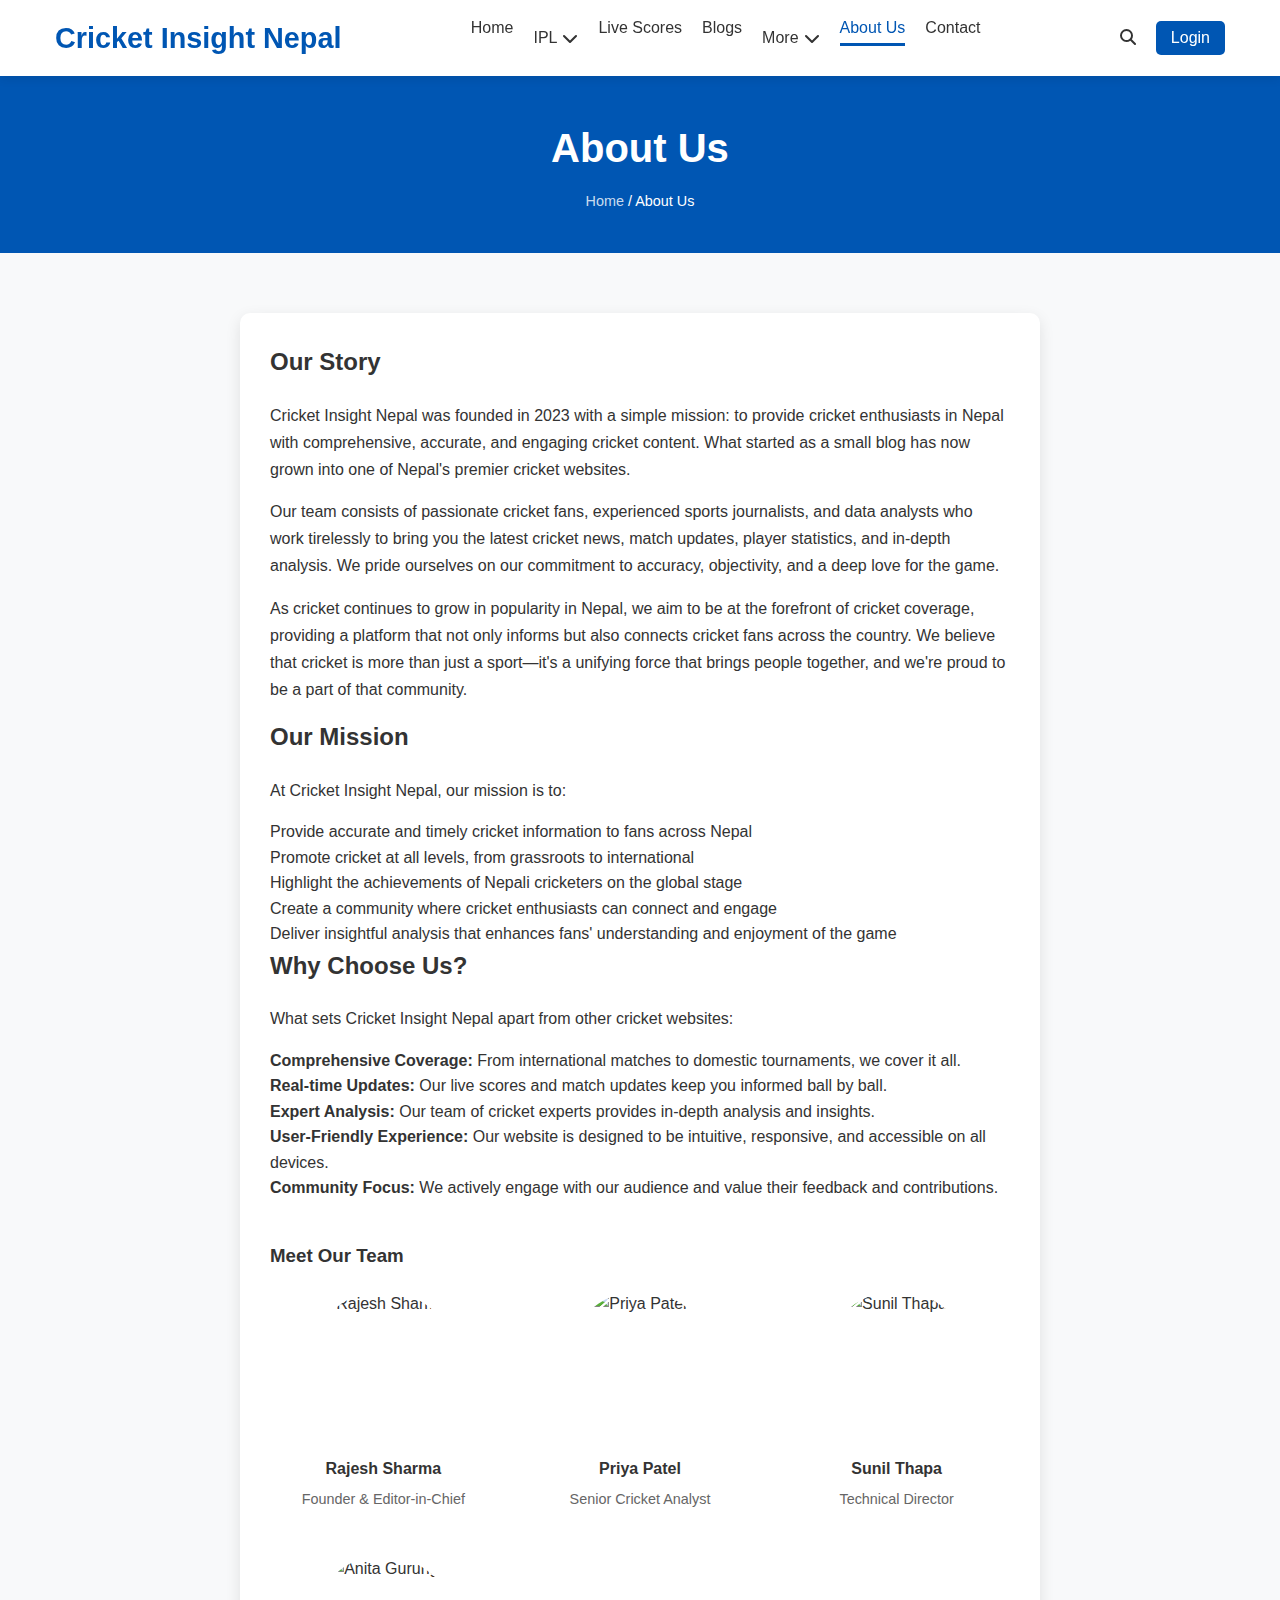
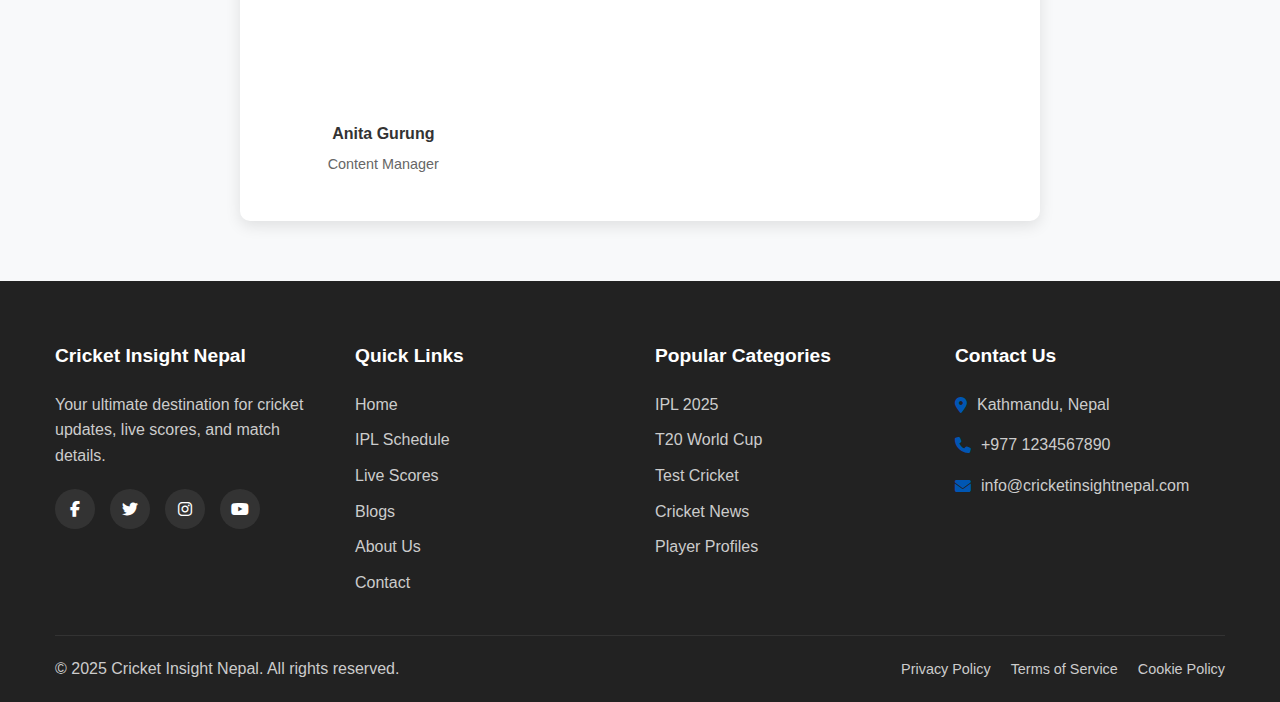
==== about.html @ 2afe8643 "Add files via upload" ====
<!DOCTYPE html>
<html lang="en">
<head>
    <meta charset="UTF-8">
    <meta name="viewport" content="width=device-width, initial-scale=1.0">
    <title>About Us - Cricket Insight Nepal</title>
    <link rel="stylesheet" href="styles.css">
    <link rel="stylesheet" href="https://cdnjs.cloudflare.com/ajax/libs/font-awesome/6.4.0/css/all.min.css">
</head>
<body>
    <header>
        <div class="container">
            <div class="logo">
                <h1>Cricket Insight Nepal</h1>
            </div>
            <nav>
                <ul class="main-nav">
                    <li><a href="index.html">Home</a></li>
                    <li class="dropdown">
                        <a href="#" class="dropdown-toggle">IPL <i class="fas fa-chevron-down"></i></a>
                        <ul class="dropdown-menu">
                            <li><a href="index.html#schedule">Schedule</a></li>
                            <li><a href="teams.html">Teams</a></li>
                            <li><a href="points-table.html">Points Table</a></li>
                            <li><a href="stats.html">Stats</a></li>
                        </ul>
                    </li>
                    <li><a href="index.html#live-scores">Live Scores</a></li>
                    <li><a href="index.html#blogs">Blogs</a></li>
                    <li class="dropdown">
                        <a href="#" class="dropdown-toggle">More <i class="fas fa-chevron-down"></i></a>
                        <ul class="dropdown-menu">
                            <li><a href="videos.html">Videos</a></li>
                            <li><a href="photos.html">Photos</a></li>
                            <li><a href="rankings.html">Rankings</a></li>
                            <li><a href="fantasy.html">Fantasy</a></li>
                        </ul>
                    </li>
                    <li><a href="about.html" class="active">About Us</a></li>
                    <li><a href="contact.html">Contact</a></li>
                </ul>
            </nav>
            <div class="header-buttons">
                <button class="search-toggle"><i class="fas fa-search"></i></button>
                <button class="login-btn">Login</button>
            </div>
            <div class="menu-toggle">
                <i class="fas fa-bars"></i>
            </div>
        </div>
        <div class="search-container">
            <div class="container">
                <form class="search-form">
                    <input type="text" placeholder="Search for news, matches, players...">
                    <button type="submit"><i class="fas fa-search"></i></button>
                </form>
                <button class="search-close"><i class="fas fa-times"></i></button>
            </div>
        </div>
    </header>

    <section class="page-header">
        <div class="container">
            <h1>About Us</h1>
            <div class="breadcrumbs">
                <a href="index.html">Home</a> / <span>About Us</span>
            </div>
        </div>
    </section>

    <section class="about-section">
        <div class="container">
            <div class="about-content">
                <h2>Our Story</h2>
                <p>Cricket Insight Nepal was founded in 2023 with a simple mission: to provide cricket enthusiasts in Nepal with comprehensive, accurate, and engaging cricket content. What started as a small blog has now grown into one of Nepal's premier cricket websites.</p>
                
                <p>Our team consists of passionate cricket fans, experienced sports journalists, and data analysts who work tirelessly to bring you the latest cricket news, match updates, player statistics, and in-depth analysis. We pride ourselves on our commitment to accuracy, objectivity, and a deep love for the game.</p>
                
                <p>As cricket continues to grow in popularity in Nepal, we aim to be at the forefront of cricket coverage, providing a platform that not only informs but also connects cricket fans across the country. We believe that cricket is more than just a sport—it's a unifying force that brings people together, and we're proud to be a part of that community.</p>
                
                <h2>Our Mission</h2>
                <p>At Cricket Insight Nepal, our mission is to:</p>
                <ul>
                    <li>Provide accurate and timely cricket information to fans across Nepal</li>
                    <li>Promote cricket at all levels, from grassroots to international</li>
                    <li>Highlight the achievements of Nepali cricketers on the global stage</li>
                    <li>Create a community where cricket enthusiasts can connect and engage</li>
                    <li>Deliver insightful analysis that enhances fans' understanding and enjoyment of the game</li>
                </ul>
                
                <h2>Why Choose Us?</h2>
                <p>What sets Cricket Insight Nepal apart from other cricket websites:</p>
                <ul>
                    <li><strong>Comprehensive Coverage:</strong> From international matches to domestic tournaments, we cover it all.</li>
                    <li><strong>Real-time Updates:</strong> Our live scores and match updates keep you informed ball by ball.</li>
                    <li><strong>Expert Analysis:</strong> Our team of cricket experts provides in-depth analysis and insights.</li>
                    <li><strong>User-Friendly Experience:</strong> Our website is designed to be intuitive, responsive, and accessible on all devices.</li>
                    <li><strong>Community Focus:</strong> We actively engage with our audience and value their feedback and contributions.</li>
                </ul>
                
                <div class="team-members">
                    <h3>Meet Our Team</h3>
                    <div class="members-grid">
                        <div class="member-card">
                            <div class="member-image">
                                <img src="https://randomuser.me/api/portraits/men/32.jpg" alt="Rajesh Sharma">
                            </div>
                            <h4 class="member-name">Rajesh Sharma</h4>
                            <p class="member-role">Founder & Editor-in-Chief</p>
                        </div>
                        
                        <div class="member-card">
                            <div class="member-image">
                                <img src="https://randomuser.me/api/portraits/women/44.jpg" alt="Priya Patel">
                            </div>
                            <h4 class="member-name">Priya Patel</h4>
                            <p class="member-role">Senior Cricket Analyst</p>
                        </div>
                        
                        <div class="member-card">
                            <div class="member-image">
                                <img src="https://randomuser.me/api/portraits/men/45.jpg" alt="Sunil Thapa">
                            </div>
                            <h4 class="member-name">Sunil Thapa</h4>
                            <p class="member-role">Technical Director</p>
                        </div>
                        
                        <div class="member-card">
                            <div class="member-image">
                                <img src="https://randomuser.me/api/portraits/women/28.jpg" alt="Anita Gurung">
                            </div>
                            <h4 class="member-name">Anita Gurung</h4>
                            <p class="member-role">Content Manager</p>
                        </div>
                    </div>
                </div>
            </div>
        </div>
    </section>

    <footer>
        <div class="container">
            <div class="footer-content">
                <div class="footer-section">
                    <h3>Cricket Insight Nepal</h3>
                    <p>Your ultimate destination for cricket updates, live scores, and match details.</p>
                    <div class="social-links">
                        <a href="#" class="social-link"><i class="fab fa-facebook-f"></i></a>
                        <a href="#" class="social-link"><i class="fab fa-twitter"></i></a>
                        <a href="#" class="social-link"><i class="fab fa-instagram"></i></a>
                        <a href="#" class="social-link"><i class="fab fa-youtube"></i></a>
                    </div>
                </div>
                <div class="footer-section">
                    <h3>Quick Links</h3>
                    <ul class="footer-links">
                        <li><a href="index.html">Home</a></li>
                        <li><a href="index.html#schedule">IPL Schedule</a></li>
                        <li><a href="index.html#live-scores">Live Scores</a></li>
                        <li><a href="index.html#blogs">Blogs</a></li>
                        <li><a href="about.html">About Us</a></li>
                        <li><a href="contact.html">Contact</a></li>
                    </ul>
                </div>
                <div class="footer-section">
                    <h3>Popular Categories</h3>
                    <ul class="footer-links">
                        <li><a href="index.html#schedule">IPL 2025</a></li>
                        <li><a href="rankings.html">T20 World Cup</a></li>
                        <li><a href="rankings.html">Test Cricket</a></li>
                        <li><a href="index.html#blogs">Cricket News</a></li>
                        <li><a href="teams.html">Player Profiles</a></li>
                    </ul>
                </div>
                <div class="footer-section">
                    <h3>Contact Us</h3>
                    <ul class="contact-info">
                        <li><i class="fas fa-map-marker-alt"></i> Kathmandu, Nepal</li>
                        <li><i class="fas fa-phone"></i> +977 1234567890</li>
                        <li><i class="fas fa-envelope"></i> info@cricketinsightnepal.com</li>
                    </ul>
                </div>
            </div>
            <div class="footer-bottom">
                <p>&copy; 2025 Cricket Insight Nepal. All rights reserved.</p>
                <div class="footer-bottom-links">
                    <a href="privacy-policy.html">Privacy Policy</a>
                    <a href="terms.html">Terms of Service</a>
                    <a href="cookies.html">Cookie Policy</a>
                </div>
            </div>
        </div>
    </footer>

    <!-- Login Modal -->
    <div id="loginModal" class="modal">
        <div class="modal-content login-modal">
            <span class="close-button login-close">&times;</span>
            <div class="login-container">
                <div class="login-tabs">
                    <button class="login-tab active" data-tab="login">Login</button>
                    <button class="login-tab" data-tab="register">Register</button>
                </div>
                <div class="login-form-container active" id="login-tab">
                    <form class="login-form">
                        <div class="form-group">
                            <label for="login-email">Email</label>
                            <input type="email" id="login-email" required>
                        </div>
                        <div class="form-group">
                            <label for="login-password">Password</label>
                            <input type="password" id="login-password" required>
                        </div>
                        <div class="form-group remember-me">
                            <input type="checkbox" id="remember-me">
                            <label for="remember-me">Remember me</label>
                        </div>
                        <button type="submit" class="login-submit">Login</button>
                        <div class="forgot-password">
                            <a href="#">Forgot Password?</a>
                        </div>
                    </form>
                </div>
                <div class="login-form-container" id="register-tab">
                    <form class="register-form">
                        <div class="form-group">
                            <label for="register-name">Full Name</label>
                            <input type="text" id="register-name" required>
                        </div>
                        <div class="form-group">
                            <label for="register-email">Email</label>
                            <input type="email" id="register-email" required>
                        </div>
                        <div class="form-group">
                            <label for="register-password">Password</label>
                            <input type="password" id="register-password" required>
                        </div>
                        <div class="form-group">
                            <label for="register-confirm-password">Confirm Password</label>
                            <input type="password" id="register-confirm-password" required>
                        </div>
                        <div class="form-group terms">
                            <input type="checkbox" id="terms">
                            <label for="terms">I agree to the <a href="terms.html">Terms and Conditions</a></label>
                        </div>
                        <button type="submit" class="register-submit">Register</button>
                    </form>
                </div>
            </div>
        </div>
    </div>

    <script src="script.js"></script>
</body>
</html>
---- styles.css ----
/* Base Styles */
* {
    margin: 0;
    padding: 0;
    box-sizing: border-box;
}

body {
    font-family: 'Segoe UI', Tahoma, Geneva, Verdana, sans-serif;
    line-height: 1.6;
    color: #333;
    background-color: #f8f9fa;
}

.container {
    width: 100%;
    max-width: 1200px;
    margin: 0 auto;
    padding: 0 15px;
}

a {
    text-decoration: none;
    color: #0056b3;
    transition: color 0.3s ease;
}

a:hover {
    color: #003d7a;
}

ul {
    list-style: none;
}

img {
    max-width: 100%;
    height: auto;
}

button {
    cursor: pointer;
}

/* Header Styles */
header {
    background-color: #fff;
    box-shadow: 0 2px 10px rgba(0, 0, 0, 0.1);
    position: sticky;
    top: 0;
    z-index: 1000;
}

header .container {
    display: flex;
    justify-content: space-between;
    align-items: center;
    padding: 15px;
}

.logo h1 {
    font-size: 1.8rem;
    color: #0056b3;
    margin: 0;
}

nav {
    display: flex;
    align-items: center;
}

.main-nav {
    display: flex;
    gap: 20px;
}

.main-nav li {
    position: relative;
}

.main-nav a {
    color: #333;
    font-weight: 500;
    padding: 10px 0;
    position: relative;
}

.main-nav a.active {
    color: #0056b3;
}

.main-nav a.active::after {
    content: '';
    position: absolute;
    bottom: 0;
    left: 0;
    width: 100%;
    height: 3px;
    background-color: #0056b3;
}

.dropdown-toggle {
    display: flex;
    align-items: center;
    gap: 5px;
}

.dropdown-menu {
    position: absolute;
    top: 100%;
    left: 0;
    background-color: #fff;
    box-shadow: 0 5px 15px rgba(0, 0, 0, 0.1);
    min-width: 200px;
    border-radius: 5px;
    opacity: 0;
    visibility: hidden;
    transform: translateY(10px);
    transition: all 0.3s ease;
    z-index: 100;
}

.dropdown:hover .dropdown-menu {
    opacity: 1;
    visibility: visible;
    transform: translateY(0);
}

.dropdown-menu li {
    margin: 0;
}

.dropdown-menu a {
    padding: 10px 15px;
    display: block;
    color: #333;
    border-bottom: 1px solid #f1f1f1;
}

.dropdown-menu a:hover {
    background-color: #f8f9fa;
    color: #0056b3;
}

.dropdown-menu li:last-child a {
    border-bottom: none;
}

.header-buttons {
    display: flex;
    gap: 10px;
}

.search-toggle, .login-btn {
    background: none;
    border: none;
    font-size: 1rem;
    color: #333;
    padding: 5px 10px;
    transition: color 0.3s ease;
}

.search-toggle:hover, .login-btn:hover {
    color: #0056b3;
}

.login-btn {
    background-color: #0056b3;
    color: #fff;
    border-radius: 5px;
    padding: 8px 15px;
    font-weight: 500;
}

.login-btn:hover {
    background-color: #003d7a;
    color: #fff;
}

.menu-toggle {
    display: none;
    font-size: 1.5rem;
    color: #333;
    background: none;
    border: none;
    cursor: pointer;
}

.search-container {
    position: absolute;
    top: 100%;
    left: 0;
    width: 100%;
    background-color: #fff;
    box-shadow: 0 5px 15px rgba(0, 0, 0, 0.1);
    padding: 15px 0;
    display: none;
    z-index: 99;
}

.search-container.active {
    display: block;
}

.search-form {
    display: flex;
    max-width: 600px;
    margin: 0 auto;
}

.search-form input {
    flex: 1;
    padding: 10px 15px;
    border: 1px solid #ddd;
    border-radius: 5px 0 0 5px;
    font-size: 1rem;
}

.search-form button {
    background-color: #0056b3;
    color: #fff;
    border: none;
    border-radius: 0 5px 5px 0;
    padding: 0 15px;
    font-size: 1rem;
}

.search-close {
    position: absolute;
    top: 15px;
    right: 15px;
    background: none;
    border: none;
    font-size: 1.2rem;
    color: #333;
    cursor: pointer;
}

/* Hero Section */
.hero {
    background: linear-gradient(rgba(0, 0, 0, 0.7), rgba(0, 0, 0, 0.7)), url('https://images.unsplash.com/photo-1540747913346-19e32dc3e97e?ixlib=rb-4.0.3&ixid=M3wxMjA3fDB8MHxwaG90by1wYWdlfHx8fGVufDB8fHx8fA%3D%3D&auto=format&fit=crop&w=1305&q=80') center/cover no-repeat;
    color: #fff;
    text-align: center;
    padding: 100px 0;
}

.hero h2 {
    font-size: 2.5rem;
    margin-bottom: 15px;
}

.hero p {
    font-size: 1.2rem;
    margin-bottom: 30px;
    max-width: 600px;
    margin-left: auto;
    margin-right: auto;
}

.cta-button {
    display: inline-block;
    background-color: #0056b3;
    color: #fff;
    padding: 12px 25px;
    border-radius: 5px;
    font-weight: 500;
    transition: background-color 0.3s ease;
}

.cta-button:hover {
    background-color: #003d7a;
    color: #fff;
}

/* IPL Promo Banner - NEW ENHANCED SECTION */
.ipl-promo {
    background: linear-gradient(135deg, #0056b3, #00a0e9);
    color: white;
    padding: 30px 0;
    margin-top: -20px;
    position: relative;
    overflow: hidden;
}

.ipl-promo::before {
    content: '';
    position: absolute;
    top: 0;
    left: 0;
    width: 100%;
    height: 100%;
    background: url('https://images.unsplash.com/photo-1540747913346-19e32dc3e97e?ixlib=rb-4.0.3&ixid=M3wxMjA3fDB8MHxwaG90by1wYWdlfHx8fGVufDB8fHx8fA%3D%3D&auto=format&fit=crop&w=1305&q=80') center/cover no-repeat;
    opacity: 0.2;
    z-index: 0;
}

.ipl-promo .container {
    position: relative;
    z-index: 1;
    display: flex;
    justify-content: space-between;
    align-items: center;
}

.ipl-promo-content {
    max-width: 60%;
}

.ipl-promo h2 {
    font-size: 2.2rem;
    margin-bottom: 10px;
    text-shadow: 1px 1px 3px rgba(0,0,0,0.3);
}

.ipl-promo p {
    font-size: 1.1rem;
    margin-bottom: 20px;
}

.ipl-promo-buttons {
    display: flex;
    gap: 15px;
}

.ipl-promo-btn {
    display: inline-block;
    padding: 12px 25px;
    border-radius: 5px;
    font-weight: 500;
    transition: all 0.3s ease;
}

.ipl-promo-btn.primary {
    background-color: #fff;
    color: #0056b3;
}

.ipl-promo-btn.primary:hover {
    background-color: #f0f0f0;
    transform: translateY(-3px);
}

.ipl-promo-btn.secondary {
    background-color: transparent;
    color: #fff;
    border: 2px solid #fff;
}

.ipl-promo-btn.secondary:hover {
    background-color: rgba(255,255,255,0.1);
    transform: translateY(-3px);
}

.ipl-promo-image {
    width: 35%;
    animation: float 3s ease-in-out infinite;
}

@keyframes float {
    0% { transform: translateY(0px); }
    50% { transform: translateY(-10px); }
    100% { transform: translateY(0px); }
}

/* Live Scores Section */
.live-scores {
    padding: 60px 0;
}

.live-scores h2 {
    text-align: center;
    margin-bottom: 30px;
    font-size: 2rem;
    color: #333;
}

.score-cards {
    display: grid;
    grid-template-columns: repeat(auto-fill, minmax(300px, 1fr));
    gap: 20px;
}

.score-card {
    background-color: #fff;
    border-radius: 10px;
    box-shadow: 0 5px 15px rgba(0, 0, 0, 0.1);
    overflow: hidden;
    transition: transform 0.3s ease, box-shadow 0.3s ease;
}

.score-card:hover {
    transform: translateY(-5px);
    box-shadow: 0 10px 20px rgba(0, 0, 0, 0.15);
}

.score-card-header {
    background-color: #0056b3;
    color: #fff;
    padding: 15px;
    text-align: center;
}

.score-card-header h3 {
    margin-bottom: 5px;
    font-size: 1.2rem;
}

.score-card-header p {
    font-size: 0.9rem;
    opacity: 0.8;
}

.score-card-body {
    padding: 15px;
}

.team {
    display: flex;
    justify-content: space-between;
    margin-bottom: 10px;
    padding-bottom: 10px;
    border-bottom: 1px solid #eee;
}

.team:last-of-type {
    border-bottom: none;
}

.team-name {
    font-weight: 500;
}

.team-score {
    font-weight: 700;
}

.match-status {
    text-align: center;
    font-weight: 500;
    color: #0056b3;
    margin: 10px 0;
}

.loading, .no-matches, .error {
    text-align: center;
    padding: 30px;
    background-color: #fff;
    border-radius: 10px;
    box-shadow: 0 5px 15px rgba(0, 0, 0, 0.1);
}

.loading {
    color: #0056b3;
}

.no-matches {
    color: #666;
}

.error {
    color: #dc3545;
}

.watch-btn {
    background-color: #0056b3;
    color: #fff;
    border: none;
    border-radius: 5px;
    padding: 8px 15px;
    font-weight: 500;
    transition: background-color 0.3s ease;
}

.watch-btn:hover {
    background-color: #003d7a;
}

/* Featured Match Section */
.featured-match {
    padding: 60px 0;
    background-color: #f0f5ff;
}

.featured-match h2 {
    text-align: center;
    margin-bottom: 30px;
    font-size: 2rem;
    color: #333;
}

.featured-match-banner {
    position: relative;
    border-radius: 10px;
    overflow: hidden;
    height: 300px;
}

.featured-image {
    width: 100%;
    height: 100%;
    object-fit: cover;
}

.featured-overlay {
    position: absolute;
    top: 0;
    left: 0;
    width: 100%;
    height: 100%;
    background: linear-gradient(rgba(0, 0, 0, 0.3), rgba(0, 0, 0, 0.7));
    display: flex;
    flex-direction: column;
    justify-content: center;
    align-items: center;
    color: #fff;
    text-align: center;
    padding: 20px;
}

.featured-overlay h3 {
    font-size: 2rem;
    margin-bottom: 10px;
}

.featured-overlay p {
    font-size: 1.2rem;
    margin-bottom: 20px;
    max-width: 600px;
}

/* Schedule Section */
.schedule {
    padding: 60px 0;
}

.schedule h2 {
    text-align: center;
    margin-bottom: 30px;
    font-size: 2rem;
    color: #333;
}

.schedule-container {
    overflow-x: auto;
}

.schedule-table {
    width: 100%;
    border-collapse: collapse;
    background-color: #fff;
    border-radius: 10px;
    overflow: hidden;
    box-shadow: 0 5px 15px rgba(0, 0, 0, 0.1);
}

.schedule-table th, .schedule-table td {
    padding: 15px;
    text-align: left;
    border-bottom: 1px solid #eee;
}

.schedule-table th {
    background-color: #0056b3;
    color: #fff;
    font-weight: 500;
}

.schedule-table tr:last-child td {
    border-bottom: none;
}

.schedule-table tr:hover {
    background-color: #f8f9fa;
}

.view-btn {
    background-color: #0056b3;
    color: #fff;
    border: none;
    border-radius: 5px;
    padding: 8px 15px;
    font-weight: 500;
    transition: background-color 0.3s ease;
}

.view-btn:hover {
    background-color: #003d7a;
}

/* Blogs Section */
.blogs {
    padding: 60px 0;
    background-color: #f8f9fa;
}

.blogs h2 {
    text-align: center;
    margin-bottom: 30px;
    font-size: 2rem;
    color: #333;
}

.blog-filter {
    display: flex;
    justify-content: center;
    flex-wrap: wrap;
    gap: 10px;
    margin-bottom: 30px;
}

.filter-btn {
    background: none;
    border: 1px solid #ddd;
    border-radius: 5px;
    padding: 8px 15px;
    font-weight: 500;
    color: #666;
    transition: all 0.3s ease;
}

.filter-btn:hover, .filter-btn.active {
    background-color: #0056b3;
    color: #fff;
    border-color: #0056b3;
}

.blog-grid {
    display: grid;
    grid-template-columns: repeat(auto-fill, minmax(300px, 1fr));
    gap: 30px;
}

.blog-card {
    background-color: #fff;
    border-radius: 10px;
    overflow: hidden;
    box-shadow: 0 5px 15px rgba(0, 0, 0, 0.1);
    transition: transform 0.3s ease, box-shadow 0.3s ease;
}

.blog-card:hover {
    transform: translateY(-5px);
    box-shadow: 0 10px 20px rgba(0, 0, 0, 0.15);
}

.blog-image {
    height: 200px;
    overflow: hidden;
}

.blog-image img {
    width: 100%;
    height: 100%;
    object-fit: cover;
    transition: transform 0.3s ease;
}

.blog-card:hover .blog-image img {
    transform: scale(1.05);
}

.blog-content {
    padding: 20px;
}

.blog-category {
    display: inline-block;
    background-color: #0056b3;
    color: #fff;
    padding: 5px 10px;
    border-radius: 3px;
    font-size: 0.8rem;
    margin-bottom: 10px;
}

.blog-content h3 {
    margin-bottom: 10px;
    font-size: 1.2rem;
    line-height: 1.4;
}

.blog-content p {
    color: #666;
    margin-bottom: 15px;
}

.blog-meta {
    display: flex;
    justify-content: space-between;
    color: #999;
    font-size: 0.9rem;
    margin-bottom: 15px;
}

.read-more {
    display: inline-block;
    color: #0056b3;
    font-weight: 500;
    transition: color 0.3s ease;
}

.read-more:hover {
    color: #003d7a;
}

.blog-pagination {
    display: flex;
    justify-content: center;
    gap: 10px;
    margin-top: 30px;
}

.pagination-btn {
    background: none;
    border: 1px solid #ddd;
    border-radius: 5px;
    width: 40px;
    height: 40px;
    display: flex;
    justify-content: center;
    align-items: center;
    font-weight: 500;
    color: #666;
    transition: all 0.3s ease;
}

.pagination-btn:hover, .pagination-btn.active {
    background-color: #0056b3;
    color: #fff;
    border-color: #0056b3;
}

.pagination-btn.next {
    width: auto;
    padding: 0 15px;
}

/* Match Details Section */
.match-details {
    padding: 60px 0;
}

.match-details h2 {
    text-align: center;
    margin-bottom: 30px;
    font-size: 2rem;
    color: #333;
}

#matchDetailsContent {
    text-align: center;
    padding: 30px;
    background-color: #fff;
    border-radius: 10px;
    box-shadow: 0 5px 15px rgba(0, 0, 0, 0.1);
}

/* Newsletter Section */
.newsletter {
    padding: 60px 0;
    background-color: #0056b3;
    color: #fff;
}

.newsletter-content {
    text-align: center;
    max-width: 600px;
    margin: 0 auto;
}

.newsletter h2 {
    margin-bottom: 15px;
    font-size: 2rem;
}

.newsletter p {
    margin-bottom: 30px;
    opacity: 0.9;
}

.newsletter-form {
    display: flex;
    max-width: 500px;
    margin: 0 auto;
}

.newsletter-form input {
    flex: 1;
    padding: 12px 15px;
    border: none;
    border-radius: 5px 0 0 5px;
    font-size: 1rem;
}

.newsletter-form button {
    background-color: #003d7a;
    color: #fff;
    border: none;
    border-radius: 0 5px 5px 0;
    padding: 0 20px;
    font-weight: 500;
    transition: background-color 0.3s ease;
}

.newsletter-form button:hover {
    background-color: #002a56;
}

/* Footer */
footer {
    background-color: #222;
    color: #fff;
    padding: 60px 0 0;
}

.footer-content {
    display: grid;
    grid-template-columns: repeat(auto-fit, minmax(200px, 1fr));
    gap: 30px;
    margin-bottom: 30px;
}

.footer-section h3 {
    margin-bottom: 20px;
    font-size: 1.2rem;
    color: #fff;
}

.footer-section p {
    margin-bottom: 20px;
    color: #ccc;
}

.social-links {
    display: flex;
    gap: 15px;
}

.social-link {
    display: flex;
    justify-content: center;
    align-items: center;
    width: 40px;
    height: 40px;
    background-color: #333;
    color: #fff;
    border-radius: 50%;
    transition: background-color 0.3s ease;
}

.social-link:hover {
    background-color: #0056b3;
    color: #fff;
}

.footer-links li {
    margin-bottom: 10px;
}

.footer-links a {
    color: #ccc;
    transition: color 0.3s ease;
}

.footer-links a:hover {
    color: #fff;
}

.contact-info li {
    display: flex;
    align-items: center;
    gap: 10px;
    margin-bottom: 15px;
    color: #ccc;
}

.contact-info i {
    color: #0056b3;
}

.footer-bottom {
    border-top: 1px solid #333;
    padding: 20px 0;
    display: flex;
    justify-content: space-between;
    align-items: center;
    flex-wrap: wrap;
    gap: 15px;
}

.footer-bottom p {
    color: #ccc;
}

.footer-bottom-links {
    display: flex;
    gap: 20px;
}

.footer-bottom-links a {
    color: #ccc;
    font-size: 0.9rem;
    transition: color 0.3s ease;
}

.footer-bottom-links a:hover {
    color: #fff;
}

/* Modal Styles */
.modal {
    display: none;
    position: fixed;
    top: 0;
    left: 0;
    width: 100%;
    height: 100%;
    background-color: rgba(0, 0, 0, 0.7);
    z-index: 1001;
    overflow-y: auto;
}

.modal-content {
    background-color: #fff;
    margin: 50px auto;
    padding: 20px;
    border-radius: 10px;
    max-width: 800px;
    width: 90%;
    position: relative;
}

.live-stream-modal {
    max-width: 1000px;
}

.close-button {
    position: absolute;
    top: 15px;
    right: 15px;
    font-size: 1.5rem;
    color: #333;
    background: none;
    border: none;
    cursor: pointer;
}

.modal h2 {
    margin-bottom: 20px;
    padding-bottom: 15px;
    border-bottom: 1px solid #eee;
}

iframe {
    border: none;
    width: 100%;
}

/* Login Modal Styles */
.login-modal {
    max-width: 500px;
}

.login-container {
    padding: 20px 0;
}

.login-tabs {
    display: flex;
    border-bottom: 1px solid #eee;
    margin-bottom: 20px;
}

.login-tab {
    background: none;
    border: none;
    padding: 10px 20px;
    font-size: 1rem;
    font-weight: 500;
    color: #666;
    cursor: pointer;
    position: relative;
}

.login-tab.active {
    color: #0056b3;
}

.login-tab.active::after {
    content: '';
    position: absolute;
    bottom: -1px;
    left: 0;
    width: 100%;
    height: 3px;
    background-color: #0056b3;
}

.login-form-container {
    display: none;
}

.login-form-container.active {
    display: block;
}

.form-group {
    margin-bottom: 20px;
}

.form-group label {
    display: block;
    margin-bottom: 5px;
    font-weight: 500;
}

.form-group input {
    width: 100%;
    padding: 10px;
    border: 1px solid #ddd;
    border-radius: 5px;
    font-size: 1rem;
}

.remember-me, .terms {
    display: flex;
    align-items: center;
    gap: 10px;
}

.remember-me input, .terms input {
    width: auto;
}

.login-submit, .register-submit {
    width: 100%;
    background-color: #0056b3;
    color: #fff;
    border: none;
    border-radius: 5px;
    padding: 12px;
    font-size: 1rem;
    font-weight: 500;
    cursor: pointer;
    transition: background-color 0.3s ease;
}

.login-submit:hover, .register-submit:hover {
    background-color: #003d7a;
}

.forgot-password {
    text-align: center;
    margin-top: 15px;
}

.forgot-password a {
    color: #0056b3;
    font-size: 0.9rem;
}

/* Page Header */
.page-header {
    background-color: #0056b3;
    color: #fff;
    padding: 40px 0;
    text-align: center;
}

.page-header h1 {
    font-size: 2.5rem;
    margin-bottom: 10px;
}

.breadcrumbs {
    font-size: 0.9rem;
}

.breadcrumbs a {
    color: rgba(255, 255, 255, 0.8);
}

.breadcrumbs a:hover {
    color: #fff;
}

.breadcrumbs span {
    color: #fff;
}

/* Points Table Styles */
.points-table-section {
    padding: 60px 0;
}

.points-table-container {
    background-color: #fff;
    border-radius: 10px;
    box-shadow: 0 5px 15px rgba(0, 0, 0, 0.1);
    padding: 20px;
    overflow-x: auto;
}

.table-filters {
    display: flex;
    justify-content: space-between;
    align-items: center;
    margin-bottom: 20px;
    flex-wrap: wrap;
    gap: 15px;
}

.season-selector {
    display: flex;
    align-items: center;
    gap: 10px;
}

.season-selector label {
    font-weight: 500;
}

.season-selector select {
    padding: 8px 15px;
    border: 1px solid #ddd;
    border-radius: 5px;
    font-size: 1rem;
}

.group-selector {
    display: flex;
    gap: 10px;
}

.group-btn {
    background: none;
    border: 1px solid #ddd;
    border-radius: 5px;
    padding: 8px 15px;
    font-weight: 500;
    color: #666;
    transition: all 0.3s ease;
}

.group-btn:hover, .group-btn.active {
    background-color: #0056b3;
    color: #fff;
    border-color: #0056b3;
}

.points-table {
    width: 100%;
    border-collapse: collapse;
}

.points-table th, .points-table td {
    padding: 15px;
    text-align: center;
    border-bottom: 1px solid #eee;
}

.points-table th {
    background-color: #f8f9fa;
    font-weight: 500;
    color: #333;
}

.team-column {
    text-align: left;
    min-width: 200px;
}

.team-info {
    display: flex;
    align-items: center;
    gap: 10px;
}

.team-logo {
    width: 30px;
    height: 30px;
    object-fit: contain;
}

.form-column {
    display: flex;
    gap: 5px;
    justify-content: center;
}

.form-indicator {
    display: inline-block;
    width: 25px;
    height: 25px;
    border-radius: 50%;
    display: flex;
    justify-content: center;
    align-items: center;
    font-size: 0.8rem;
    font-weight: 700;
}

.form-indicator.win {
    background-color: #28a745;
    color: #fff;
}

.form-indicator.loss {
    background-color: #dc3545;
    color: #fff;
}

.form-indicator.nr {
    background-color: #6c757d;
    color: #fff;
}

.qualification-row {
    background-color: #f8f9fa;
}

.qualification-row td {
    font-weight: 500;
    color: #666;
    text-align: left;
}

.table-legend {
    display: flex;
    flex-wrap: wrap;
    gap: 20px;
    margin-top: 20px;
    padding: 15px;
    background-color: #f8f9fa;
    border-radius: 5px;
}

.legend-item {
    display: flex;
    align-items: center;
    gap: 10px;
}

.legend-color {
    width: 20px;
    height: 20px;
    border-radius: 5px;
}

.legend-color.playoffs {
    background-color: #e6f7ff;
    border: 1px solid #0056b3;
}

.legend-form {
    width: 20px;
    height: 20px;
}

.table-notes {
    margin-top: 20px;
    padding: 15px;
    background-color: #f8f9fa;
    border-radius: 5px;
    font-size: 0.9rem;
    color: #666;
}

.table-notes p {
    margin-bottom: 5px;
}

.table-notes p:last-child {
    margin-bottom: 0;
}

/* Recent Matches Section */
.recent-matches {
    padding: 60px 0;
    background-color: #f8f9fa;
}

.recent-matches h2 {
    text-align: center;
    margin-bottom: 30px;
    font-size: 2rem;
    color: #333;
}

.recent-matches-grid {
    display: grid;
    grid-template-columns: repeat(auto-fill, minmax(300px, 1fr));
    gap: 20px;
}

.match-card {
    background-color: #fff;
    border-radius: 10px;
    box-shadow: 0 5px 15px rgba(0, 0, 0, 0.1);
    padding: 20px;
    transition: transform 0.3s ease, box-shadow 0.3s ease;
}

.match-card:hover {
    transform: translateY(-5px);
    box-shadow: 0 10px 20px rgba(0, 0, 0, 0.15);
}

.match-date {
    font-size: 0.9rem;
    color: #666;
    margin-bottom: 10px;
}

.match-teams {
    display: flex;
    justify-content: space-between;
    align-items: center;
    margin-bottom: 15px;
}

.match-teams .team {
    display: flex;
    flex-direction: column;
    align-items: center;
    gap: 5px;
}

.match-teams .team-logo {
    width: 50px;
    height: 50px;
    object-fit: contain;
}

.match-score {
    display: flex;
    flex-direction: column;
    align-items: center;
    gap: 5px;
}

.vs {
    font-size: 0.8rem;
    color: #666;
}

.match-result {
    text-align: center;
    font-weight: 500;
    color: #0056b3;
    margin-bottom: 15px;
}

.match-link {
    display: block;
    text-align: center;
    color: #0056b3;
    font-weight: 500;
    transition: color 0.3s ease;
}

.match-link:hover {
    color: #003d7a;
}

/* Teams Section */
.teams-section {
    padding: 60px 0;
}

.teams-grid {
    display: grid;
    grid-template-columns: repeat(auto-fill, minmax(300px, 1fr));
    gap: 30px;
}

.team-card {
    background-color: #fff;
    border-radius: 10px;
    box-shadow: 0 5px 15px rgba(0, 0, 0, 0.1);
    overflow: hidden;
    transition: transform 0.3s ease, box-shadow 0.3s ease;
}

.team-card:hover {
    transform: translateY(-5px);
    box-shadow: 0 10px 20px rgba(0, 0, 0, 0.15);
}

.team-logo-container {
    background-color: #f8f9fa;
    padding: 30px;
    display: flex;
    justify-content: center;
    align-items: center;
    height: 150px;
}

.team-logo-container .team-logo {
    width: 100px;
    height: 100px;
    object-fit: contain;
}

.team-info {
    padding: 20px;
}

.team-info h3 {
    margin-bottom: 15px;
    font-size: 1.3rem;
    color: #333;
}

.team-details {
    margin-bottom: 20px;
}

.detail-item {
    display: flex;
    justify-content: space-between;
    margin-bottom: 10px;
    padding-bottom: 10px;
    border-bottom: 1px solid #eee;
}

.detail-item:last-child {
    border-bottom: none;
}

.detail-label {
    font-weight: 500;
    color: #666;
}

.detail-value {
    color: #333;
}

.team-stats {
    display: flex;
    justify-content: space-between;
    margin-bottom: 20px;
}

.stat-item {
    display: flex;
    flex-direction: column;
    align-items: center;
    gap: 5px;
}

.stat-value {
    font-size: 1.5rem;
    font-weight: 700;
    color: #0056b3;
}

.stat-label {
    font-size: 0.9rem;
    color: #666;
}

.team-link {
    display: block;
    text-align: center;
    background-color: #0056b3;
    color: #fff;
    padding: 10px;
    border-radius: 5px;
    font-weight: 500;
    transition: background-color 0.3s ease;
}

.team-link:hover {
    background-color: #003d7a;
}

.team-history {
    padding: 60px 0;
    background-color: #f8f9fa;
}

.team-history h2 {
    text-align: center;
    margin-bottom: 30px;
    font-size: 2rem;
    color: #333;
}

.history-content {
    max-width: 800px;
    margin: 0 auto;
    background-color: #fff;
    border-radius: 10px;
    box-shadow: 0 5px 15px rgba(0, 0, 0, 0.1);
    padding: 30px;
}

.history-content p {
    margin-bottom: 15px;
    line-height: 1.7;
}

.history-content p:last-child {
    margin-bottom: 0;
}

/* Stats Page Styles */
.stats-section {
    padding: 60px 0;
}

.stats-container {
    display: grid;
    grid-template-columns: repeat(auto-fill, minmax(300px, 1fr));
    gap: 30px;
}

.stats-card {
    background-color: #fff;
    border-radius: 10px;
    box-shadow: 0 5px 15px rgba(0, 0, 0, 0.1);
    overflow: hidden;
    transition: transform 0.3s ease, box-shadow 0.3s ease;
}

.stats-card:hover {
    transform: translateY(-5px);
    box-shadow: 0 10px 20px rgba(0, 0, 0, 0.15);
}

.stats-header {
    background-color: #0056b3;
    color: #fff;
    padding: 15px;
    text-align: center;
}

.stats-header h3 {
    margin-bottom: 5px;
    font-size: 1.2rem;
}

.stats-body {
    padding: 20px;
}

.stats-list {
    list-style: none;
}

.stats-item {
    display: flex;
    justify-content: space-between;
    padding: 10px 0;
    border-bottom: 1px solid #eee;
}

.stats-item:last-child {
    border-bottom: none;
}

.player-info {
    display: flex;
    align-items: center;
    gap: 10px;
}

.player-rank {
    width: 25px;
    height: 25px;
    background-color: #f8f9fa;
    border-radius: 50%;
    display: flex;
    justify-content: center;
    align-items: center;
    font-weight: 700;
    font-size: 0.8rem;
}

.player-name {
    font-weight: 500;
}

.player-team {
    font-size: 0.8rem;
    color: #666;
}

.player-stat {
    font-weight: 700;
    color: #0056b3;
}

/* About Us Page Styles */
.about-section {
    padding: 60px 0;
}

.about-content {
    max-width: 800px;
    margin: 0 auto;
    background-color: #fff;
    border-radius: 10px;
    box-shadow: 0 5px 15px rgba(0, 0, 0, 0.1);
    padding: 30px;
}

.about-content h2 {
    margin-bottom: 20px;
    color: #333;
}

.about-content p {
    margin-bottom: 15px;
    line-height: 1.7;
}

.team-members {
    margin-top: 40px;
}

.team-members h3 {
    margin-bottom: 20px;
    color: #333;
}

.members-grid {
    display: grid;
    grid-template-columns: repeat(auto-fill, minmax(200px, 1fr));
    gap: 30px;
}

.member-card {
    text-align: center;
}

.member-image {
    width: 150px;
    height: 150px;
    border-radius: 50%;
    overflow: hidden;
    margin: 0 auto 15px;
}

.member-image img {
    width: 100%;
    height: 100%;
    object-fit: cover;
}

.member-name {
    font-weight: 700;
    margin-bottom: 5px;
}

.member-role {
    color: #666;
    font-size: 0.9rem;
}

/* Contact Page Styles */
.contact-section {
    padding: 60px 0;
}

.contact-container {
    display: grid;
    grid-template-columns: repeat(auto-fit, minmax(300px, 1fr));
    gap: 30px;
}

.contact-info-card {
    background-color: #fff;
    border-radius: 10px;
    box-shadow: 0 5px 15px rgba(0, 0, 0, 0.1);
    padding: 30px;
}

.contact-info-card h3 {
    margin-bottom: 20px;
    color: #333;
}

.contact-info-list {
    list-style: none;
}

.contact-info-item {
    display: flex;
    align-items: flex-start;
    gap: 15px;
    margin-bottom: 20px;
}

.contact-icon {
    width: 40px;
    height: 40px;
    background-color: #0056b3;
    border-radius: 50%;
    display: flex;
    justify-content: center;
    align-items: center;
    color: #fff;
    font-size: 1.2rem;
}

.contact-details h4 {
    margin-bottom: 5px;
    color: #333;
}

.contact-details p {
    color: #666;
}

.contact-form-card {
    background-color: #fff;
    border-radius: 10px;
    box-shadow: 0 5px 15px rgba(0, 0, 0, 0.1);
    padding: 30px;
}

.contact-form-card h3 {
    margin-bottom: 20px;
    color: #333;
}

.contact-form .form-group {
    margin-bottom: 20px;
}

.contact-form label {
    display: block;
    margin-bottom: 5px;
    font-weight: 500;
}

.contact-form input,
.contact-form textarea {
    width: 100%;
    padding: 10px;
    border: 1px solid #ddd;
    border-radius: 5px;
    font-size: 1rem;
}

.contact-form textarea {
    height: 150px;
    resize: vertical;
}

.contact-form button {
    background-color: #0056b3;
    color: #fff;
    border: none;
    border-radius: 5px;
    padding: 12px 25px;
    font-size: 1rem;
    font-weight: 500;
    cursor: pointer;
    transition: background-color 0.3s ease;
}

.contact-form button:hover {
    background-color: #003d7a;
}

/* Responsive Styles */
@media (max-width: 992px) {
    .container {
        padding: 0 20px;
    }
    
    .hero h2 {
        font-size: 2rem;
    }
    
    .hero p {
        font-size: 1rem;
    }
    
    .featured-overlay h3 {
        font-size: 1.5rem;
    }
    
    .featured-overlay p {
        font-size: 1rem;
    }
}

@media (max-width: 768px) {
    header .container {
        flex-wrap: wrap;
    }
    
    .logo {
        margin-bottom: 10px;
    }
    
    nav {
        position: fixed;
        top: 0;
        left: -100%;
        width: 80%;
        height: 100vh;
        background-color: #fff;
        box-shadow: 0 0 10px rgba(0, 0, 0, 0.1);
        z-index: 1000;
        transition: left 0.3s ease;
        overflow-y: auto;
    }
    
    nav.active {
        left: 0;
    }
    
    .main-nav {
        flex-direction: column;
        gap: 0;
        padding: 20px;
    }
    
    .main-nav li {
        width: 100%;
    }
    
    .main-nav a {
        display: block;
        padding: 15px 0;
        border-bottom: 1px solid #eee;
    }
    
    .dropdown-menu {
        position: static;
        opacity: 1;
        visibility: visible;
        transform: none;
        box-shadow: none;
        min-width: auto;
        display: none;
    }
    
    .dropdown.active .dropdown-menu {
        display: block;
    }
    
    .dropdown-menu a {
        padding-left: 20px;
    }
    
    .menu-toggle {
        display: block;
    }
    
    .header-buttons {
        margin-left: auto;
    }
    
    .hero {
        padding: 60px 0;
    }
    
    .hero h2 {
        font-size: 1.8rem;
    }
    
    .featured-match-banner {
        height: 200px;
    }
    
    .featured-overlay h3 {
        font-size: 1.3rem;
    }
    
    .blog-grid {
        grid-template-columns: 1fr;
    }
    
    .footer-content {
        grid-template-columns: 1fr;
    }
    
    .footer-bottom {
        flex-direction: column;
        text-align: center;
    }
    
    .footer-bottom-links {
        justify-content: center;
    }
    
    .modal-content {
        margin: 20px auto;
        width: 95%;
    }
    
    .table-filters {
        flex-direction: column;
        align-items: flex-start;
    }
    
    .points-table th, .points-table td {
        padding: 10px;
    }
    
    .form-column {
        flex-wrap: wrap;
    }
    
    .team-card {
        max-width: 350px;
        margin: 0 auto;
    }
    
    .contact-container {
        grid-template-columns: 1fr;
    }
}

@media (max-width: 576px) {
    .logo h1 {
        font-size: 1.5rem;
    }
    
    .hero h2 {
        font-size: 1.5rem;
    }
    
    .hero p {
        font-size: 0.9rem;
    }
    
    .cta-button {
        padding: 10px 20px;
    }
    
    .score-cards {
        grid-template-columns: 1fr;
    }
    
    .featured-overlay h3 {
        font-size: 1.2rem;
    }
    
    .featured-overlay p {
        font-size: 0.9rem;
    }
    
    .schedule-table th, .schedule-table td {
        padding: 10px;
    }
    
    .newsletter-form {
        flex-direction: column;
    }
    
    .newsletter-form input {
        border-radius: 5px;
        margin-bottom: 10px;
    }
    
    .newsletter-form button {
        border-radius: 5px;
        width: 100%;
        padding: 12px;
    }
    
    .blog-filter {
        flex-direction: column;
        align-items: stretch;
    }
    
    .filter-btn {
        width: 100%;
    }
    
    .team-stats {
        flex-wrap: wrap;
        gap: 15px;
    }
    
    .stat-item {
        flex: 1;
        min-width: 80px;
    }
}
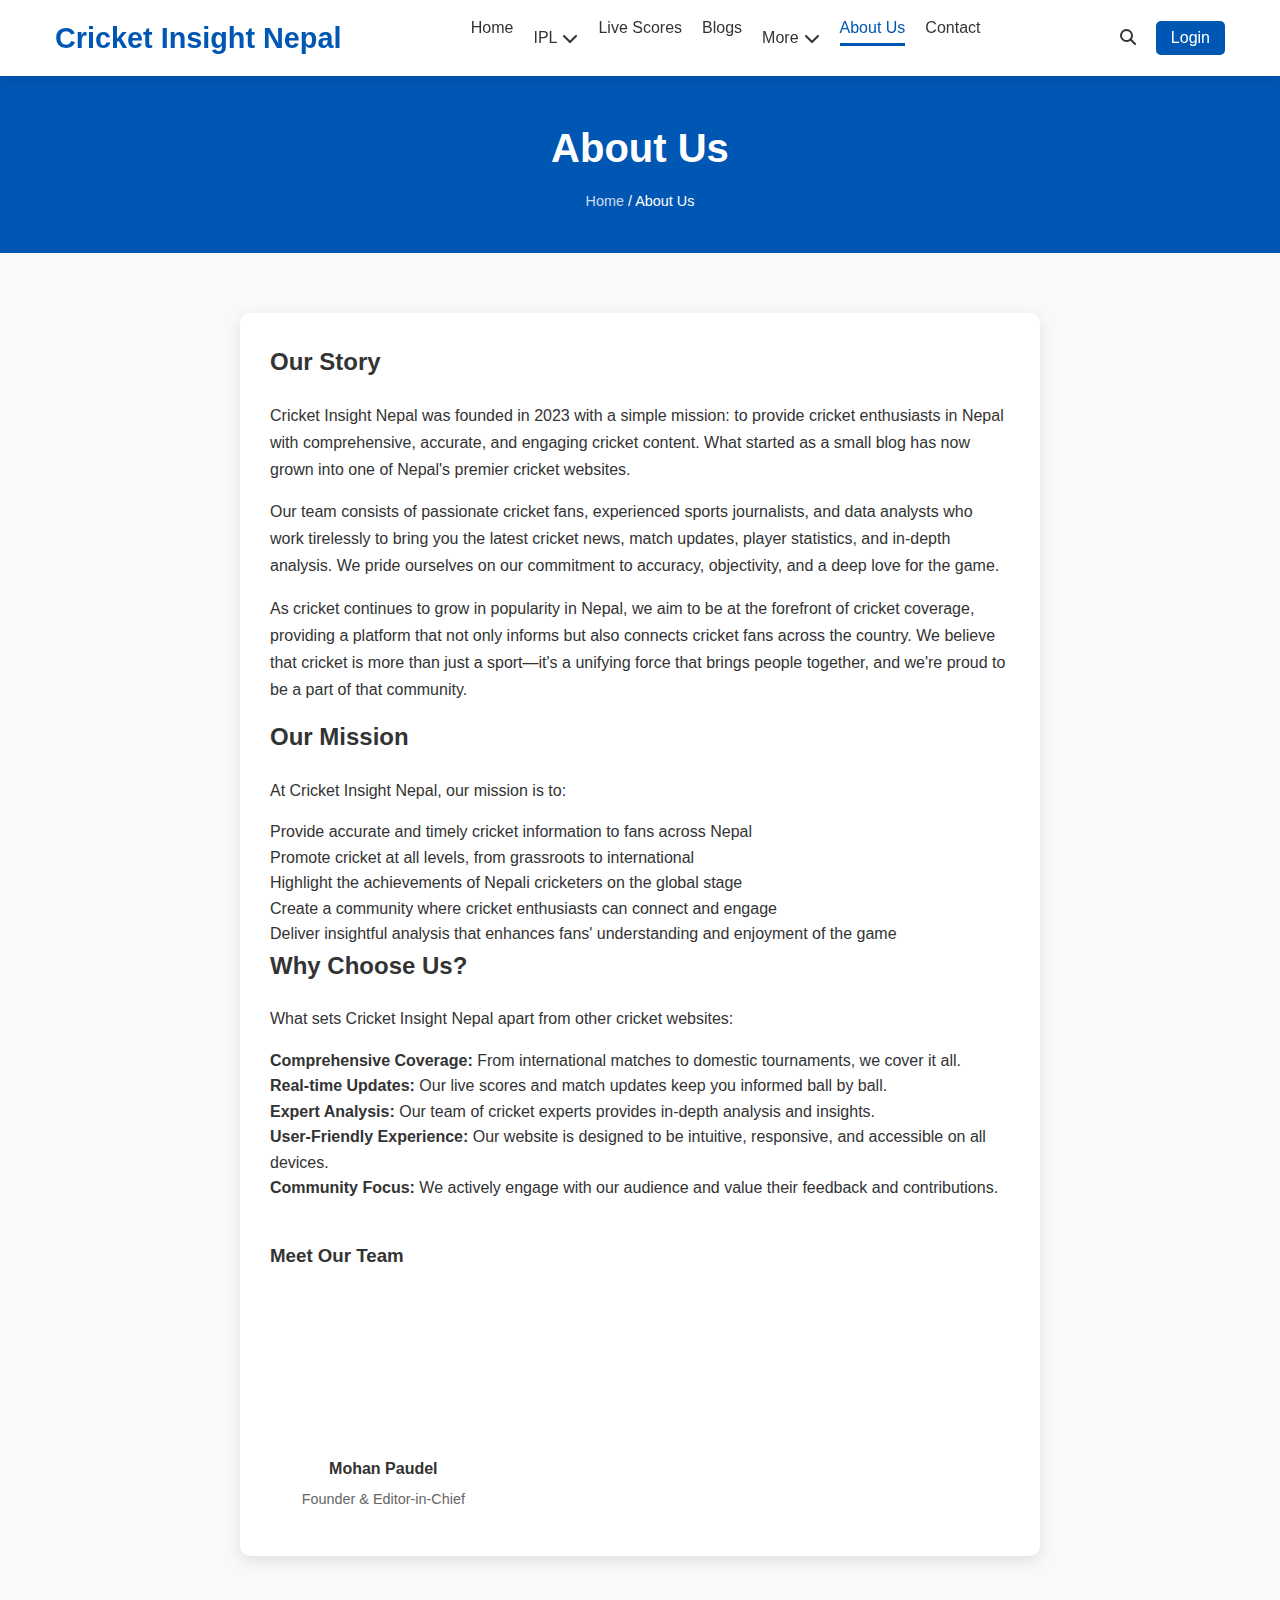
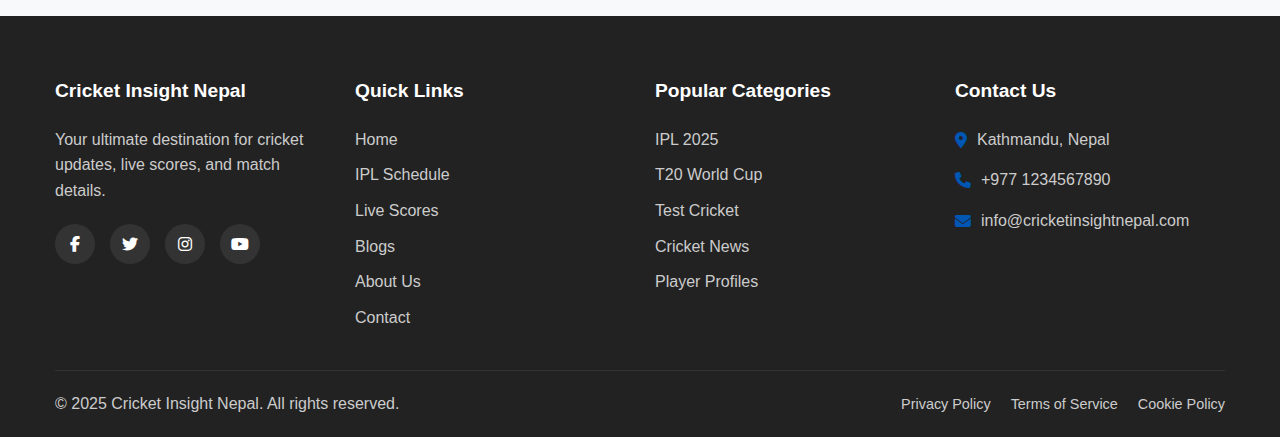
==== commit f7f1c5c3: "Update about.html" ====
--- a/about.html
+++ b/about.html
@@ -97,41 +97,41 @@
                     <li><strong>User-Friendly Experience:</strong> Our website is designed to be intuitive, responsive, and accessible on all devices.</li>
                     <li><strong>Community Focus:</strong> We actively engage with our audience and value their feedback and contributions.</li>
                 </ul>
-                
+              
                 <div class="team-members">
                     <h3>Meet Our Team</h3>
                     <div class="members-grid">
                         <div class="member-card">
                             <div class="member-image">
-                                <img src="https://randomuser.me/api/portraits/men/32.jpg" alt="Rajesh Sharma">
-                            </div>
-                            <h4 class="member-name">Rajesh Sharma</h4>
+<!--                                 <img src="https://randomuser.me/api/portraits/men/32.jpg" alt="Rajesh Sharma"> -->
+                            </div>
+                            <h4 class="member-name">Mohan Paudel</h4>
                             <p class="member-role">Founder & Editor-in-Chief</p>
+                        </div>
+                        
+<!--                         <div class="member-card">
+                            <div class="member-image">
+                                <img src="https://randomuser.me/api/portraits/women/44.jpg" alt="Priya Patel">
+                            </div>
+                            <h4 class="member-name">Priya Patel</h4>
+                            <p class="member-role">Senior Cricket Analyst</p>
                         </div>
                         
                         <div class="member-card">
                             <div class="member-image">
-                                <img src="https://randomuser.me/api/portraits/women/44.jpg" alt="Priya Patel">
-                            </div>
-                            <h4 class="member-name">Priya Patel</h4>
-                            <p class="member-role">Senior Cricket Analyst</p>
+                                <img src="https://randomuser.me/api/portraits/men/45.jpg" alt="Sunil Thapa">
+                            </div>
+                            <h4 class="member-name">Sunil Thapa</h4>
+                            <p class="member-role">Technical Director</p>
                         </div>
                         
                         <div class="member-card">
                             <div class="member-image">
-                                <img src="https://randomuser.me/api/portraits/men/45.jpg" alt="Sunil Thapa">
-                            </div>
-                            <h4 class="member-name">Sunil Thapa</h4>
-                            <p class="member-role">Technical Director</p>
-                        </div>
-                        
-                        <div class="member-card">
-                            <div class="member-image">
                                 <img src="https://randomuser.me/api/portraits/women/28.jpg" alt="Anita Gurung">
                             </div>
                             <h4 class="member-name">Anita Gurung</h4>
                             <p class="member-role">Content Manager</p>
-                        </div>
+                        </div> --> 
                     </div>
                 </div>
             </div>
@@ -252,4 +252,4 @@
 
     <script src="script.js"></script>
 </body>
-</html>+</html>
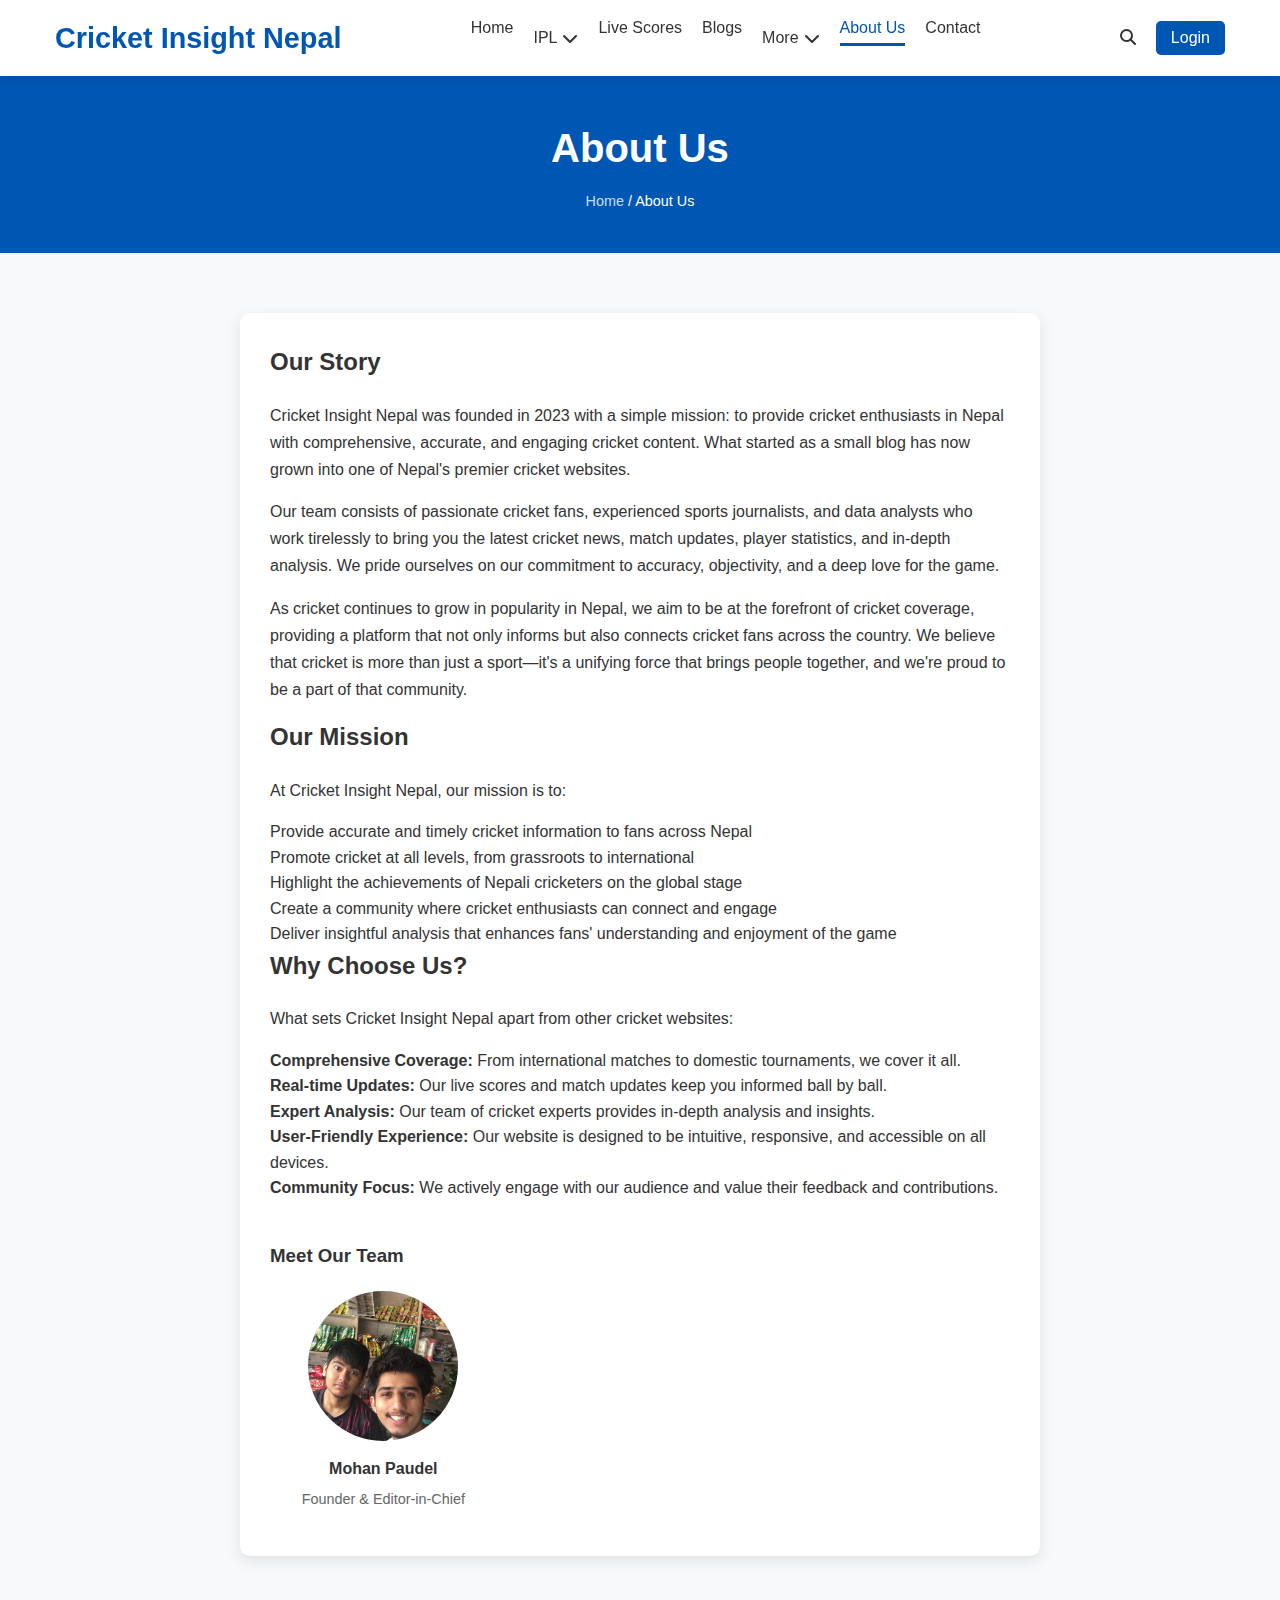
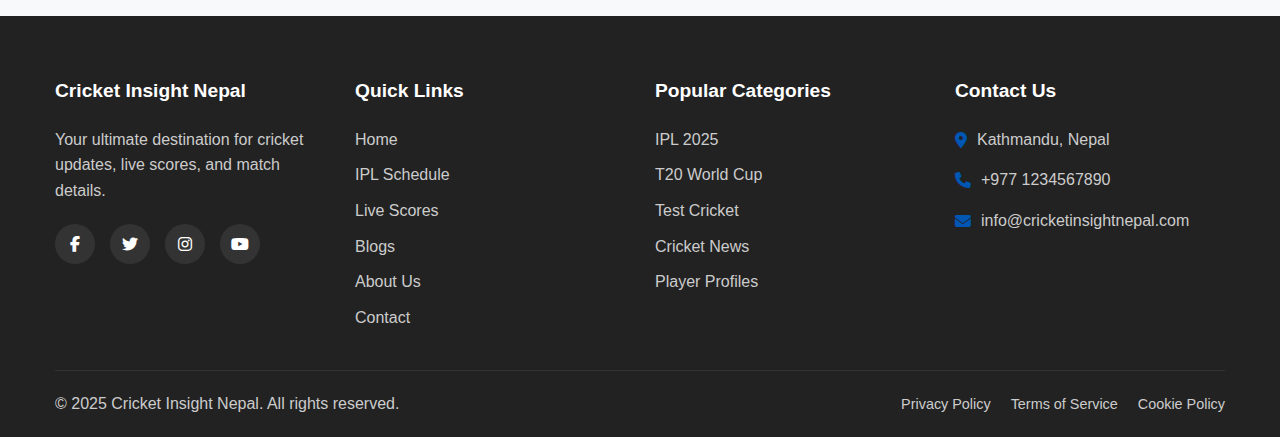
==== commit 2e9ae983: "Update about.html" ====
--- a/about.html
+++ b/about.html
@@ -103,7 +103,7 @@
                     <div class="members-grid">
                         <div class="member-card">
                             <div class="member-image">
-<!--                                 <img src="https://randomuser.me/api/portraits/men/32.jpg" alt="Rajesh Sharma"> -->
+                                <img src="mohanimage.jpg" alt="Mohan Paudel">
                             </div>
                             <h4 class="member-name">Mohan Paudel</h4>
                             <p class="member-role">Founder & Editor-in-Chief</p>
@@ -111,25 +111,25 @@
                         
 <!--                         <div class="member-card">
                             <div class="member-image">
-                                <img src="https://randomuser.me/api/portraits/women/44.jpg" alt="Priya Patel">
-                            </div>
-                            <h4 class="member-name">Priya Patel</h4>
+                                <img src="" alt="">
+                            </div>
+                            <h4 class="member-name"></h4>
                             <p class="member-role">Senior Cricket Analyst</p>
                         </div>
                         
                         <div class="member-card">
                             <div class="member-image">
-                                <img src="https://randomuser.me/api/portraits/men/45.jpg" alt="Sunil Thapa">
-                            </div>
-                            <h4 class="member-name">Sunil Thapa</h4>
+                                <img src="" alt="">
+                            </div>
+                            <h4 class="member-name"></h4>
                             <p class="member-role">Technical Director</p>
                         </div>
                         
                         <div class="member-card">
                             <div class="member-image">
-                                <img src="https://randomuser.me/api/portraits/women/28.jpg" alt="Anita Gurung">
-                            </div>
-                            <h4 class="member-name">Anita Gurung</h4>
+                                <img src="" alt="">
+                            </div>
+                            <h4 class="member-name"></h4>
                             <p class="member-role">Content Manager</p>
                         </div> --> 
                     </div>
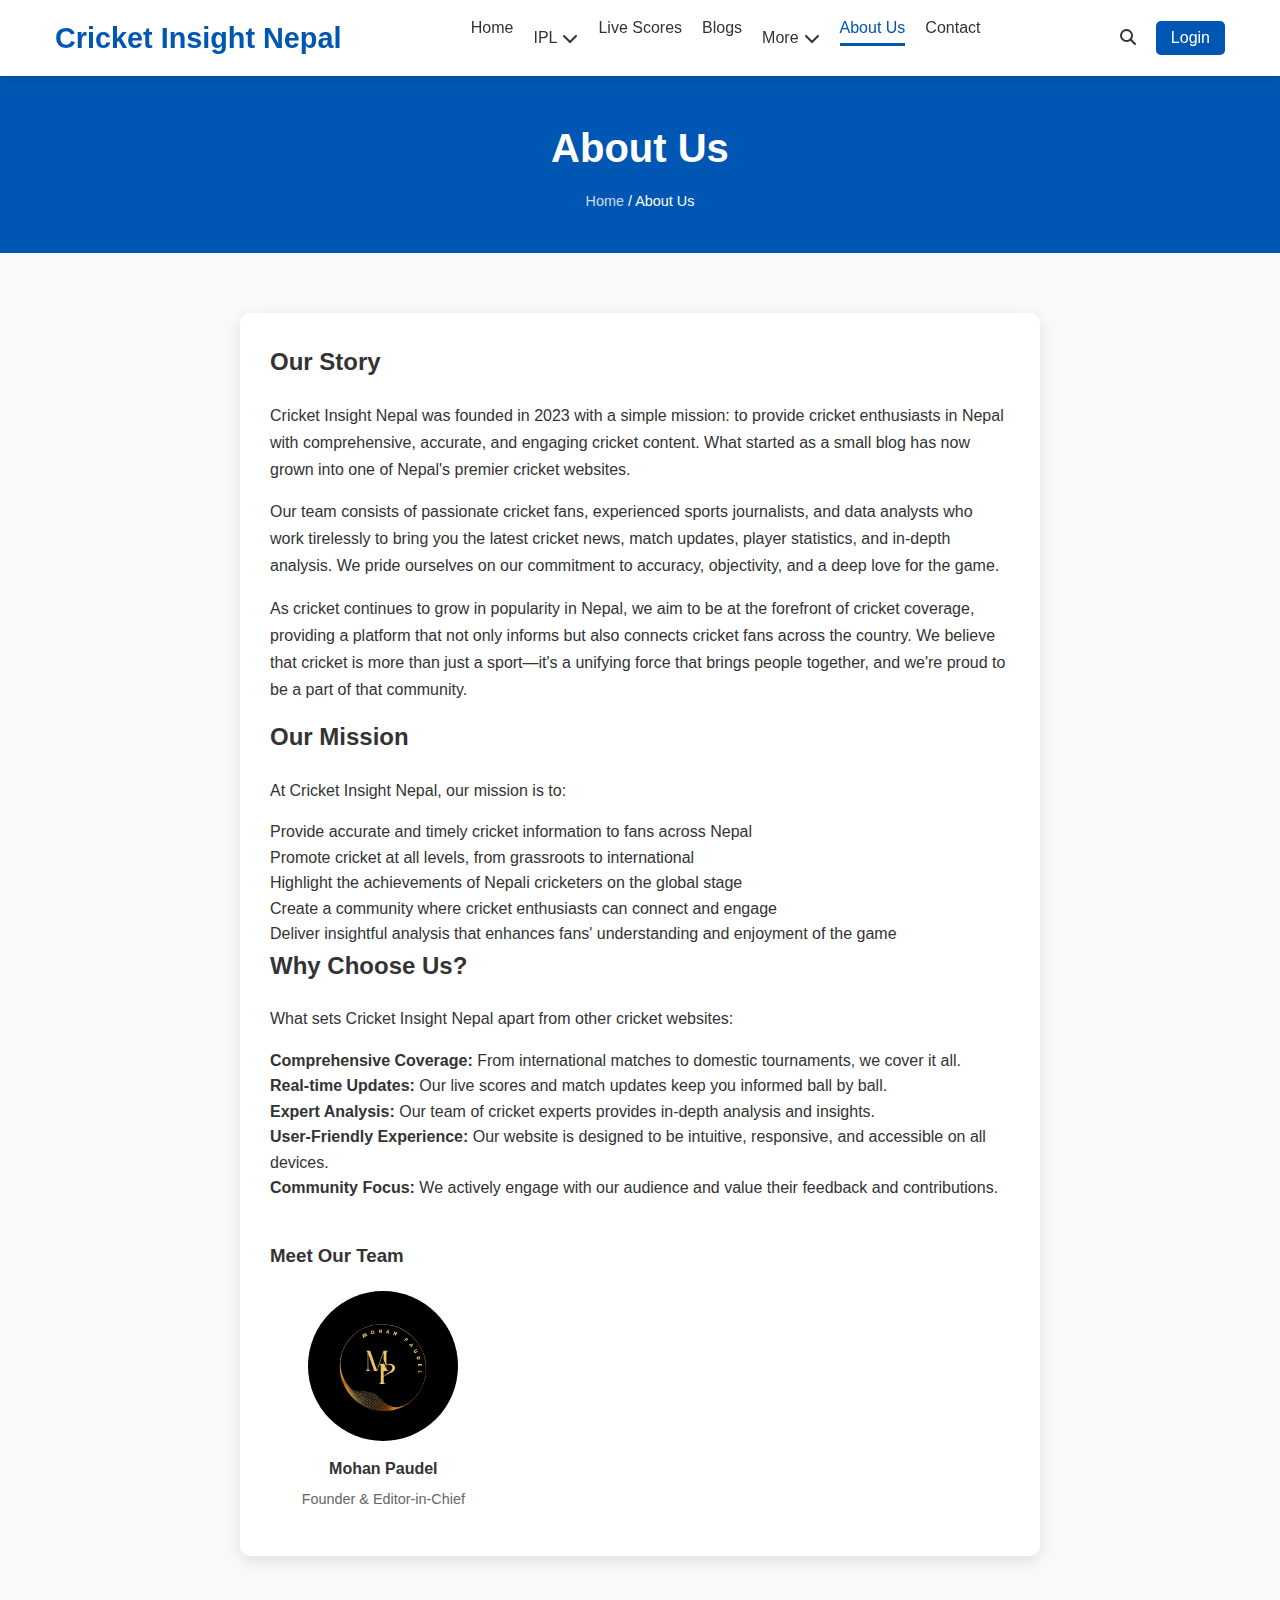
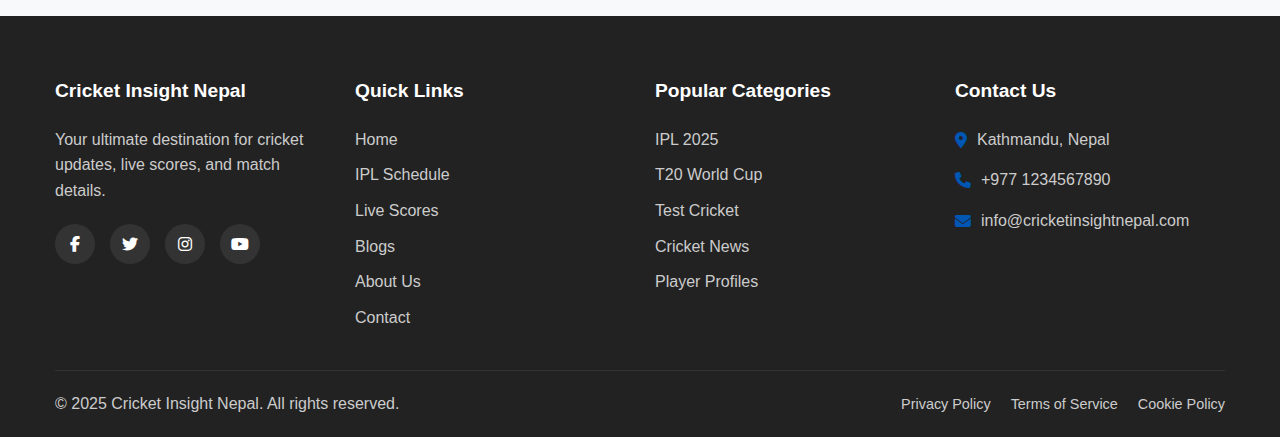
==== commit 5f4fe3ac: "Update about.html" ====
--- a/about.html
+++ b/about.html
@@ -103,7 +103,7 @@
                     <div class="members-grid">
                         <div class="member-card">
                             <div class="member-image">
-                                <img src="mohanimage.jpg" alt="Mohan Paudel">
+                                <img src="mohanimage.jpeg" alt="Mohan Paudel">
                             </div>
                             <h4 class="member-name">Mohan Paudel</h4>
                             <p class="member-role">Founder & Editor-in-Chief</p>
